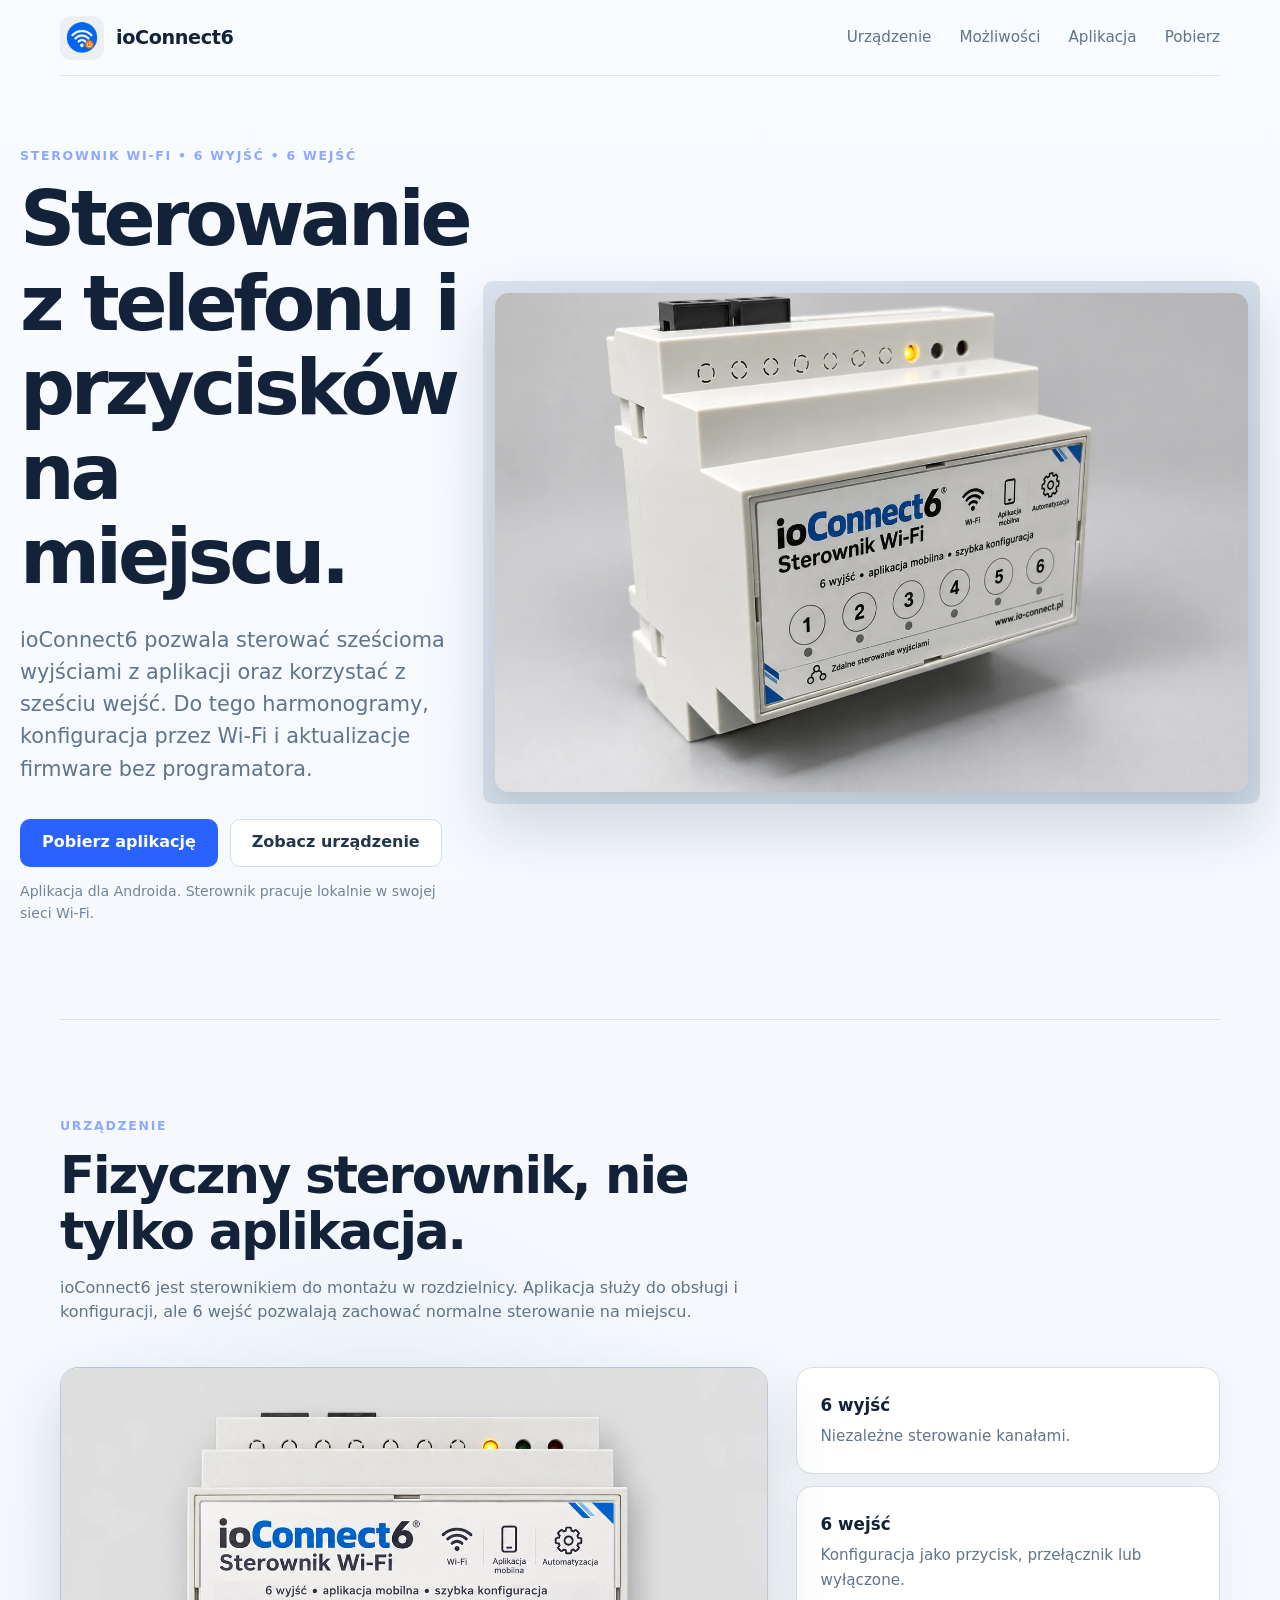
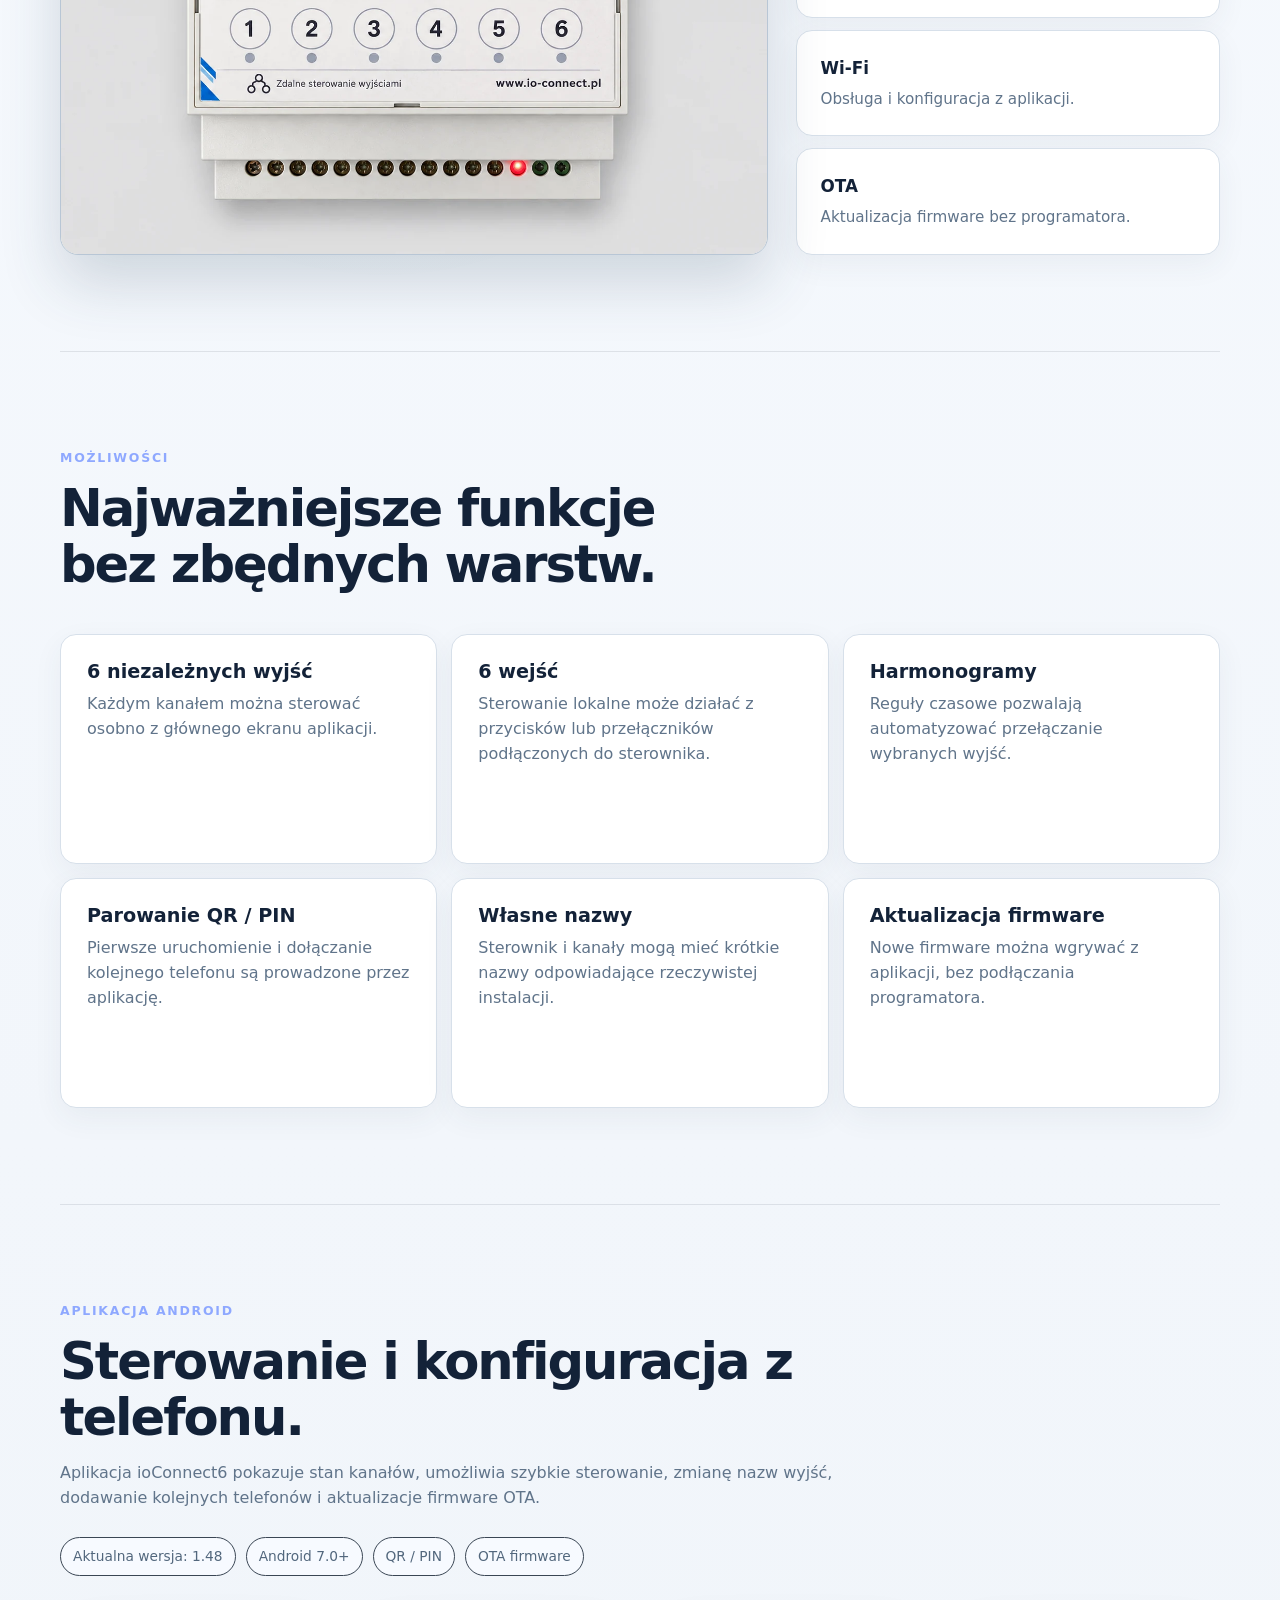
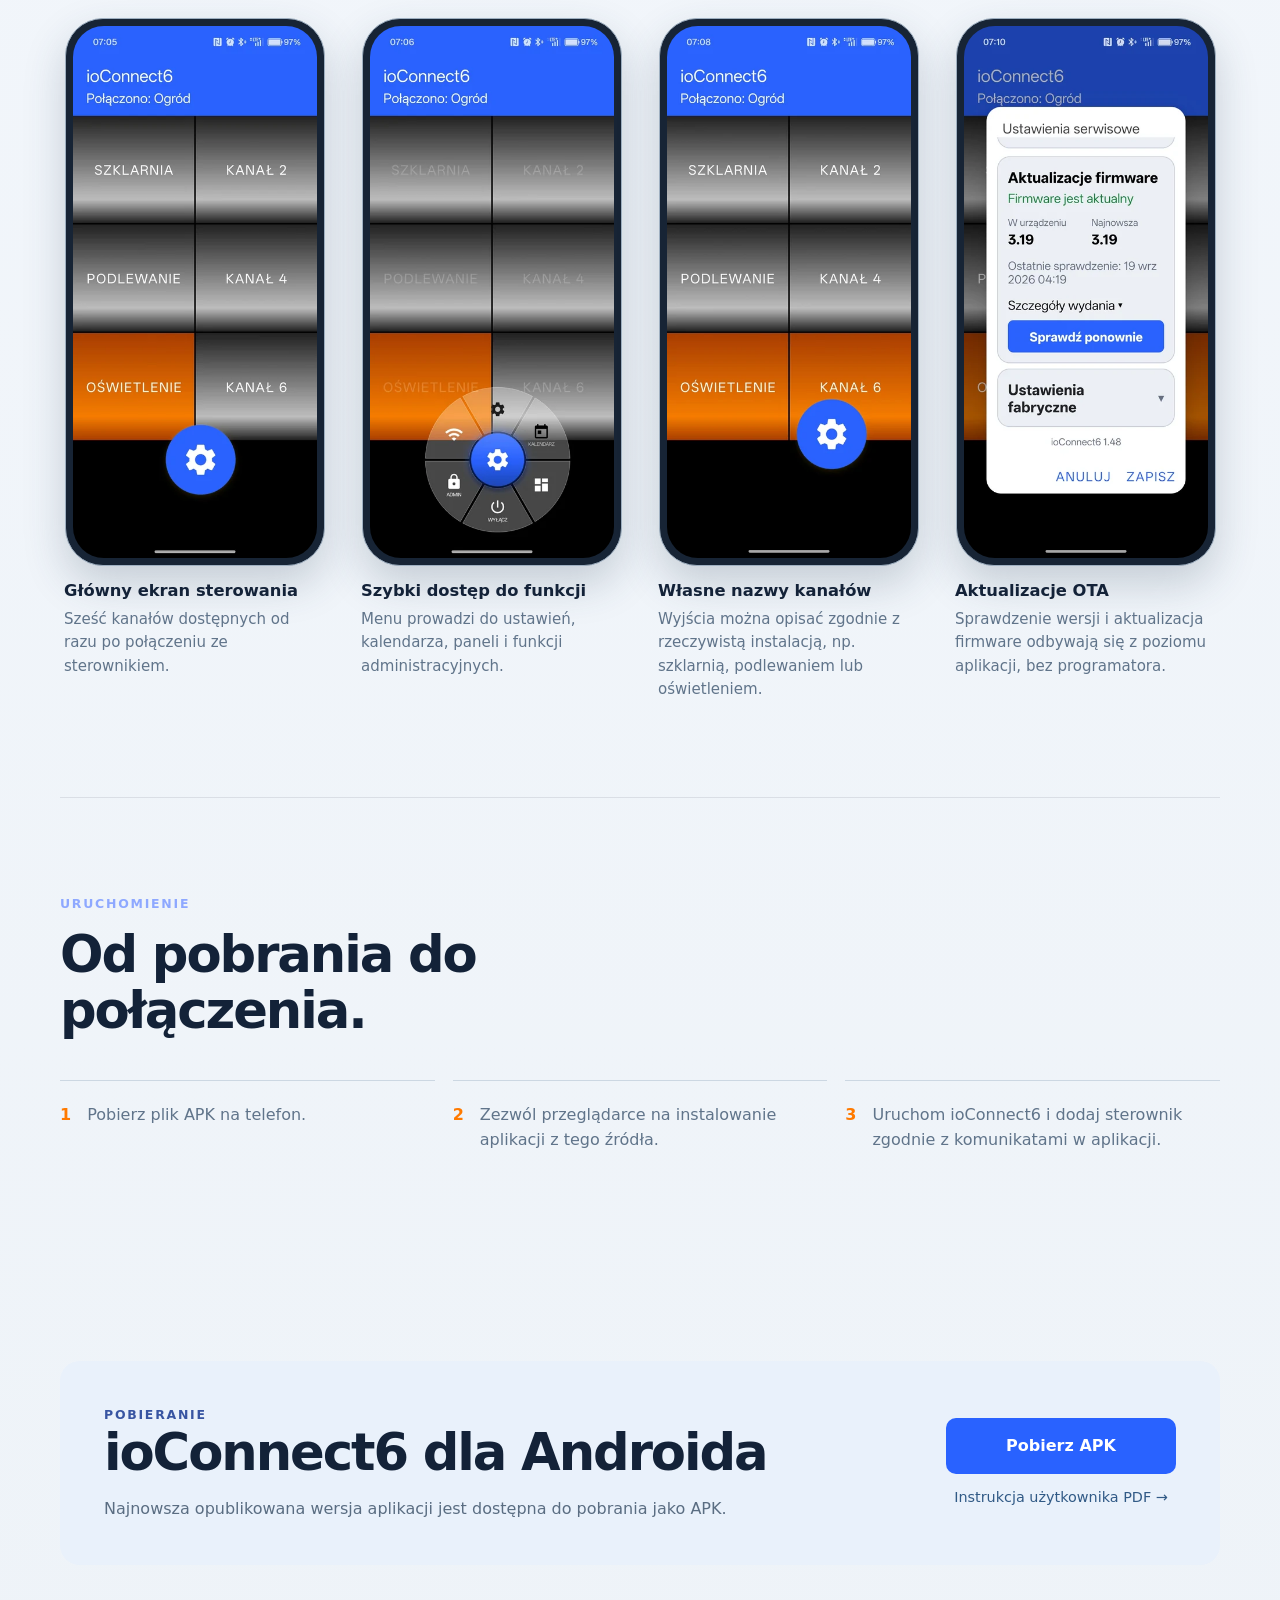
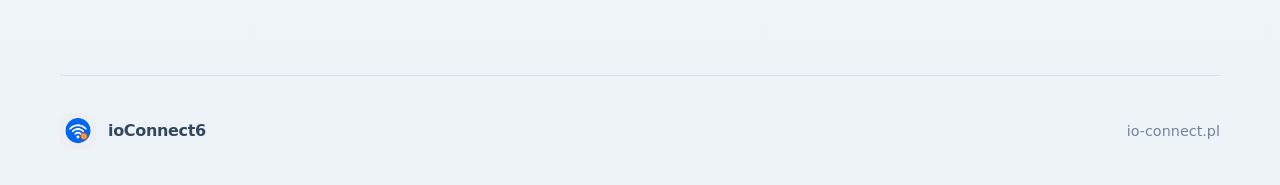
==== io-connect-site-v9/index.html @ e500eeab "Add files via upload" ====
<!doctype html>
<html lang="pl">
<head>
  <meta charset="utf-8">
  <meta name="viewport" content="width=device-width, initial-scale=1">
  <meta name="description" content="ioConnect6 — sterownik Wi‑Fi z 6 wyjściami, 6 wejściami i aplikacją na Androida.">
  <meta name="robots" content="noindex, nofollow, noarchive">
  <meta name="theme-color" content="#f5f8fc">
  <title>ioConnect6 — sterownik Wi‑Fi</title>
  <link rel="icon" href="assets/ioConnect6-icon-512.jpg">
  <link rel="stylesheet" href="style.css?v=13-hero-medium">
</head>
<body>
  <header class="topbar">
    <a class="brand" href="#start" aria-label="ioConnect6 — strona główna">
      <img src="assets/ioConnect6-icon-512.jpg" alt="" width="44" height="44">
      <span>ioConnect6</span>
    </a>
    <nav aria-label="Główna nawigacja">
      <a href="#urzadzenie">Urządzenie</a>
      <a href="#mozliwosci">Możliwości</a>
      <a href="#aplikacja">Aplikacja</a>
      <a href="pobierz/">Pobierz</a>
    </nav>
  </header>

  <main>
    <section class="hero" id="start">
      <div class="hero-copy">
        <p class="eyebrow">STEROWNIK WI‑FI • 6 WYJŚĆ • 6 WEJŚĆ</p>
        <h1>Sterowanie z telefonu i przycisków na miejscu.</h1>
        <p class="lead">ioConnect6 pozwala sterować sześcioma wyjściami z aplikacji oraz korzystać z sześciu wejść. Do tego harmonogramy, konfiguracja przez Wi‑Fi i aktualizacje firmware bez programatora.</p>
        <div class="hero-actions">
          <a class="button primary" href="pobierz/">Pobierz aplikację</a>
          <a class="button secondary" href="#urzadzenie">Zobacz urządzenie</a>
        </div>
        <p class="small-note">Aplikacja dla Androida. Sterownik pracuje lokalnie w swojej sieci Wi‑Fi.</p>
      </div>

      <figure class="product-hero">
        <img src="assets/ioConnect6-product-hero.webp" alt="Sterownik ioConnect6 w obudowie na szynę DIN" width="1672" height="941">
      </figure>
    </section>

    <section class="section product-section" id="urzadzenie">
      <div class="section-heading">
        <p class="eyebrow">URZĄDZENIE</p>
        <h2>Fizyczny sterownik, nie tylko aplikacja.</h2>
        <p>ioConnect6 jest sterownikiem do montażu w rozdzielnicy. Aplikacja służy do obsługi i konfiguracji, ale 6 wejść pozwalają zachować normalne sterowanie na miejscu.</p>
      </div>
      <div class="product-panel">
        <img src="assets/ioConnect6-product-front.webp" alt="ioConnect6 — widok sterownika od frontu" width="1672" height="941">
        <div class="product-facts">
          <div><strong>6 wyjść</strong><span>Niezależne sterowanie kanałami.</span></div>
          <div><strong>6 wejść</strong><span>Konfiguracja jako przycisk, przełącznik lub wyłączone.</span></div>
          <div><strong>Wi‑Fi</strong><span>Obsługa i konfiguracja z aplikacji.</span></div>
          <div><strong>OTA</strong><span>Aktualizacja firmware bez programatora.</span></div>
        </div>
      </div>
    </section>

    <section class="section" id="mozliwosci">
      <div class="section-heading">
        <p class="eyebrow">MOŻLIWOŚCI</p>
        <h2>Najważniejsze funkcje bez zbędnych warstw.</h2>
      </div>
      <div class="feature-grid">
        <article>
<h3>6 niezależnych wyjść</h3>
          <p>Każdym kanałem można sterować osobno z głównego ekranu aplikacji.</p>
        </article>
        <article>
<h3>6 wejść</h3>
          <p>Sterowanie lokalne może działać z przycisków lub przełączników podłączonych do sterownika.</p>
        </article>
        <article>
<h3>Harmonogramy</h3>
          <p>Reguły czasowe pozwalają automatyzować przełączanie wybranych wyjść.</p>
        </article>
        <article>
<h3>Parowanie QR / PIN</h3>
          <p>Pierwsze uruchomienie i dołączanie kolejnego telefonu są prowadzone przez aplikację.</p>
        </article>
        <article>
<h3>Własne nazwy</h3>
          <p>Sterownik i kanały mogą mieć krótkie nazwy odpowiadające rzeczywistej instalacji.</p>
        </article>
        <article>
<h3>Aktualizacja firmware</h3>
          <p>Nowe firmware można wgrywać z aplikacji, bez podłączania programatora.</p>
        </article>
      </div>
    </section>

    <section class="section app-section" id="aplikacja">
      <div class="section-heading app-heading">
        <p class="eyebrow">APLIKACJA ANDROID</p>
        <h2>Sterowanie i konfiguracja z telefonu.</h2>
        <p>Aplikacja ioConnect6 pokazuje stan kanałów, umożliwia szybkie sterowanie, zmianę nazw wyjść, dodawanie kolejnych telefonów i aktualizacje firmware OTA.</p>
        <div class="meta-row">
          <span id="versionBadge">Aktualna wersja: 1.48</span>
          <span>Android 7.0+</span>
          <span>QR / PIN</span>
          <span>OTA firmware</span>
        </div>
      </div>
      <div class="app-shot-grid">
        <article class="app-shot-card">
          <div class="phone-frame"><img src="assets/app-main.webp" alt="Aplikacja ioConnect6 — główny ekran sterowania sześcioma wyjściami" width="420" height="748"></div>
          <div class="app-shot-copy">
            <h3>Główny ekran sterowania</h3>
            <p>Sześć kanałów dostępnych od razu po połączeniu ze sterownikiem.</p>
          </div>
        </article>
        <article class="app-shot-card">
          <div class="phone-frame"><img src="assets/app-menu.webp" alt="Aplikacja ioConnect6 — szybkie menu funkcji" width="420" height="748"></div>
          <div class="app-shot-copy">
            <h3>Szybki dostęp do funkcji</h3>
            <p>Menu prowadzi do ustawień, kalendarza, paneli i funkcji administracyjnych.</p>
          </div>
        </article>
        <article class="app-shot-card">
          <div class="phone-frame"><img src="assets/app-labels.webp" alt="Aplikacja ioConnect6 — edycja nazw przycisków" width="420" height="748"></div>
          <div class="app-shot-copy">
            <h3>Własne nazwy kanałów</h3>
            <p>Wyjścia można opisać zgodnie z rzeczywistą instalacją, np. szklarnią, podlewaniem lub oświetleniem.</p>
          </div>
        </article>
        <article class="app-shot-card">
          <div class="phone-frame"><img src="assets/app-ota.webp" alt="Aplikacja ioConnect6 — ekran aktualizacji firmware" width="420" height="748"></div>
          <div class="app-shot-copy">
            <h3>Aktualizacje OTA</h3>
            <p>Sprawdzenie wersji i aktualizacja firmware odbywają się z poziomu aplikacji, bez programatora.</p>
          </div>
        </article>
      </div>
    </section>

    <section class="section steps-section" id="jak-zaczac">
      <div class="section-heading">
        <p class="eyebrow">URUCHOMIENIE</p>
        <h2>Od pobrania do połączenia.</h2>
      </div>
      <div class="steps">
        <div><strong>1</strong><span>Pobierz plik APK na telefon.</span></div>
        <div><strong>2</strong><span>Zezwól przeglądarce na instalowanie aplikacji z tego źródła.</span></div>
        <div><strong>3</strong><span>Uruchom ioConnect6 i dodaj sterownik zgodnie z komunikatami w aplikacji.</span></div>
      </div>
    </section>

    <section class="download-section" id="pobierz">
      <div>
        <p class="eyebrow">POBIERANIE</p>
        <h2>ioConnect6 dla Androida</h2>
        <p id="releaseText">Najnowsza opublikowana wersja aplikacji jest dostępna do pobrania jako APK.</p>
      </div>
      <div class="download-actions">
        <a class="button primary large" href="pobierz/">Pobierz APK</a>
        <a class="text-link" id="downloadManual" href="https://github.com/unijavac/ioConnect6-App/releases/download/v1.48/Instrukcja_uzytkownika_ioConnect6_v1.14.pdf">Instrukcja użytkownika PDF →</a>
      </div>
    </section>
  </main>

  <footer>
    <div class="brand footer-brand">
      <img src="assets/ioConnect6-icon-512.jpg" alt="" width="36" height="36">
      <span>ioConnect6</span>
    </div>
    <p>io-connect.pl</p>
  </footer>

  <script src="site.js?v=10-light" defer></script>
</body>
</html>
---- io-connect-site-v9/style.css ----
:root {
  --bg: #f5f8fc;
  --panel: #ffffff;
  --panel-2: #edf3f9;
  --line: #d7e0ea;
  --text: #132238;
  --muted: #60748a;
  --blue: #2962ff;
  --blue-2: #3973ff;
  --orange: #ff7a00;
  --green: #2e7d32;
  --max: 1160px;
}

* { box-sizing: border-box; }
html { scroll-behavior: smooth; }
body {
  margin: 0;
  background: var(--bg);
  color: var(--text);
  font-family: Inter, ui-sans-serif, system-ui, -apple-system, BlinkMacSystemFont, "Segoe UI", sans-serif;
  line-height: 1.55;
}
a { color: inherit; }
button, a { -webkit-tap-highlight-color: transparent; }

.topbar {
  width: min(calc(100% - 40px), var(--max));
  margin: 0 auto;
  min-height: 76px;
  display: flex;
  align-items: center;
  justify-content: space-between;
  border-bottom: 1px solid rgba(19,34,56,.10);
}
.brand {
  display: inline-flex;
  align-items: center;
  gap: 12px;
  text-decoration: none;
  font-weight: 750;
  letter-spacing: -.02em;
  font-size: 1.2rem;
}
.brand img { border-radius: 11px; }
nav { display: flex; gap: 28px; }
nav a { color: var(--muted); text-decoration: none; font-size: .95rem; }
nav a:hover { color: var(--text); }

main { width: min(calc(100% - 40px), var(--max)); margin: 0 auto; }
.hero {
  width: min(calc(100vw - 40px), 1280px);
  margin-left: 50%;
  transform: translateX(-50%);
  min-height: 650px;
  display: grid;
  grid-template-columns: minmax(0, .72fr) minmax(520px, 1.28fr);
  gap: 26px;
  align-items: center;
  padding: 70px 0 80px;
}
.eyebrow {
  margin: 0 0 12px;
  color: #8ea8ff;
  font-weight: 750;
  font-size: .78rem;
  letter-spacing: .14em;
}
h1, h2, h3 { margin-top: 0; line-height: 1.1; }
h1 {
  max-width: 720px;
  margin-bottom: 24px;
  font-size: clamp(3rem, 6vw, 5.4rem);
  letter-spacing: -.055em;
  font-weight: 760;
}
.lead { max-width: 690px; color: var(--muted); font-size: clamp(1.08rem, 1.8vw, 1.3rem); }
.hero-actions { display: flex; flex-wrap: wrap; gap: 12px; margin-top: 34px; }
.button {
  min-height: 48px;
  padding: 0 21px;
  border-radius: 10px;
  display: inline-flex;
  align-items: center;
  justify-content: center;
  font-weight: 720;
  text-decoration: none;
  border: 1px solid transparent;
  transition: transform .15s ease, background-color .15s ease, border-color .15s ease;
}
.button:hover { transform: translateY(-1px); }
.button.primary { background: var(--blue); color: white; }
.button.primary:hover { background: var(--blue-2); }
.button.secondary { border-color: var(--line); background: #ffffff; color: #24364d; }
.button.secondary:hover { border-color: #aab9c8; }
.button.large { min-height: 56px; padding-inline: 28px; }
.small-note { color: #718499; font-size: .88rem; margin-top: 14px; }


.product-hero {
  margin: 0;
  border: 0;
  border-radius: 10px;
  overflow: hidden;
  background: transparent;
  box-shadow: 0 14px 34px rgba(61,84,109,.11);
  padding: 2px;
  justify-self: end;
  width: 100%;
}
.product-hero img {
  display: block;
  width: 100%;
  height: clamp(430px, 39vw, 550px);
  object-fit: cover;
  object-position: center 42%;
}


.product-section .section-heading p:not(.eyebrow) { color: var(--muted); max-width: 760px; }
.product-panel {
  display: grid;
  grid-template-columns: minmax(0, 1.25fr) minmax(280px, .75fr);
  gap: 28px;
  align-items: stretch;
}
.product-panel > img {
  width: 100%;
  height: 100%;
  min-height: 420px;
  object-fit: cover;
  border: 1px solid var(--line);
  border-radius: 18px;
  background: #d5dee8;
  filter: contrast(1.08) brightness(.96);
}
.product-facts {
  display: grid;
  grid-template-columns: 1fr;
  gap: 12px;
}
.product-facts > div {
  padding: 24px;
  border: 1px solid var(--line);
  border-radius: 16px;
  background: var(--panel);
}
.product-facts strong { display: block; font-size: 1.05rem; margin-bottom: 6px; }
.product-facts span { color: var(--muted); font-size: .95rem; }

.section { padding: 96px 0; border-top: 1px solid rgba(19,34,56,.10); }
.section-heading { max-width: 680px; margin-bottom: 42px; }
.section-heading h2, .app-heading h2, .download-section h2 { font-size: clamp(2rem, 4vw, 3.4rem); letter-spacing: -.04em; margin-bottom: 16px; }
.feature-grid { display: grid; grid-template-columns: repeat(3, 1fr); gap: 14px; }
.feature-grid article {
  min-height: 230px;
  padding: 26px;
  border: 1px solid var(--line);
  border-radius: 16px;
  background: var(--panel);
}
.feature-grid h3 { font-size: 1.2rem; margin-bottom: 10px; }
.feature-grid p { color: var(--muted); margin: 0; }
.feature-no { display: block; margin-bottom: 46px; color: #718096; font-size: .78rem; font-weight: 760; }

.app-heading { max-width: 820px; }
.app-heading p:not(.eyebrow) { color: var(--muted); }
.meta-row { display: flex; flex-wrap: wrap; gap: 10px; margin-top: 26px; }
.meta-row span { border: 1px solid #3a4654; background: #f7faff; color: #52677d; border-radius: 999px; padding: 8px 12px; font-size: .86rem; }

.app-shot-grid {
  display: grid;
  grid-template-columns: repeat(4, minmax(0, 1fr));
  gap: 28px;
  align-items: start;
}
.app-shot-card {
  background: transparent;
  display: flex;
  flex-direction: column;
  align-items: center;
  min-width: 0;
}
.phone-frame {
  width: min(100%, 260px);
  padding: 7px;
  border-radius: 38px;
  background: #172435;
  border: 1px solid #9fb0c1;
  box-shadow: 0 18px 42px rgba(46,68,91,.22);
  overflow: hidden;
}
.phone-frame img {
  display: block;
  width: 100%;
  height: auto;
  border-radius: 31px;
}
.app-shot-copy {
  width: min(100%, 280px);
  padding: 16px 4px 0;
}
.app-shot-copy h3 {
  margin: 0 0 8px;
  font-size: 1.02rem;
}
.app-shot-copy p {
  margin: 0;
  color: var(--muted);
  font-size: .94rem;
}

.steps { display: grid; grid-template-columns: repeat(3, 1fr); gap: 18px; }
.steps > div { display: flex; gap: 16px; align-items: flex-start; padding: 22px 0; border-top: 1px solid #ccd7e2; color: var(--muted); }
.steps strong { color: var(--orange); font-size: 1rem; }

.download-section {
  margin: 90px 0 110px;
  padding: 44px;
  border-radius: 20px;
  background: #e9f1fb;
  color: #132238;
  display: grid;
  grid-template-columns: 1fr auto;
  gap: 48px;
  align-items: center;
}
.download-section .eyebrow { color: #3855a2; }
.download-section h2 { margin-bottom: 10px; }
.download-section p { color: #5a6d82; margin-bottom: 0; }
.download-actions { display: flex; min-width: 230px; flex-direction: column; gap: 12px; align-items: stretch; }
.text-link { color: #315a86; text-decoration: none; font-size: .9rem; text-align: center; }
.text-link:hover { text-decoration: underline; }

footer {
  width: min(calc(100% - 40px), var(--max));
  margin: 0 auto;
  min-height: 110px;
  border-top: 1px solid rgba(19,34,56,.10);
  display: flex;
  align-items: center;
  justify-content: space-between;
  color: #728398;
  font-size: .9rem;
}
.footer-brand { color: #33485e; font-size: 1rem; }

@media (max-width: 860px) {
  nav { display: none; }
  .hero {
    width: 100%;
    margin-left: 0;
    transform: none;
    grid-template-columns: 1fr;
    gap: 42px;
    padding-top: 54px;
  }
  .product-hero { max-width: 720px; justify-self: start; }
  .product-panel { grid-template-columns: 1fr; }
  .product-panel > img { min-height: 0; }
  .feature-grid { grid-template-columns: 1fr 1fr; }
  .app-shot-grid { grid-template-columns: 1fr 1fr; gap: 34px 24px; }
  .steps { grid-template-columns: 1fr; }
  .download-section { grid-template-columns: 1fr; }
  .download-actions { max-width: 320px; }
}

@media (max-width: 560px) {
  .topbar, main, footer { width: min(calc(100% - 28px), var(--max)); }
  .topbar { min-height: 66px; }
  h1 { font-size: 3rem; }
  .hero { min-height: auto; padding-bottom: 58px; }
  .feature-grid { grid-template-columns: 1fr; }
  .section { padding: 70px 0; }
  .app-shot-grid {
    display: flex;
    gap: 18px;
    overflow-x: auto;
    scroll-snap-type: x mandatory;
    padding: 2px 2px 18px;
    margin-inline: -2px;
  }
  .app-shot-card {
    flex: 0 0 min(84vw, 330px);
    scroll-snap-align: center;
  }
  .phone-frame { width: min(100%, 300px); border-radius: 42px; }
  .phone-frame img { border-radius: 34px; }
  .app-shot-copy { max-width: 300px; text-align: center; }
  .download-section { margin: 70px 0 80px; padding: 28px 22px; }
  .product-hero { border-radius: 16px; }
}

/* v8 light */
body { background: linear-gradient(180deg,#f8fbff 0%,#f2f6fb 55%,#eef3f8 100%); }
.topbar { background: rgba(248,251,255,.88); backdrop-filter: blur(10px); }
nav a:hover { color:#132238; }
.product-facts > div, .feature-grid article { box-shadow: 0 10px 30px rgba(46,68,91,.06); }
.product-panel > img { box-shadow: 0 24px 55px rgba(55,78,102,.16); }
.product-section { background: radial-gradient(circle at 28% 55%, rgba(44,119,198,.07), transparent 36%); }

/* v10 light — wyłącznie lepsze odcięcie białego sterownika od tła */
.product-hero {
  background: linear-gradient(145deg,#d9e2ec 0%,#cbd7e3 100%);
  border-color:#b9c7d5;
  padding:12px;
  box-shadow:0 26px 58px rgba(44,67,91,.18);
}
.product-hero img {
  border-radius:14px;
  box-shadow:0 14px 34px rgba(45,60,76,.15);
}
.product-panel > img {
  background:#d5dee8;
  border-color:#b9c7d5;
  box-shadow:0 28px 60px rgba(44,67,91,.19);
  filter:contrast(1.035) brightness(.985);
}

.download-buttons { display: flex; flex-wrap: wrap; gap: 12px; margin-top: 18px; }
.download-buttons .button { flex: 1 1 220px; text-align: center; }
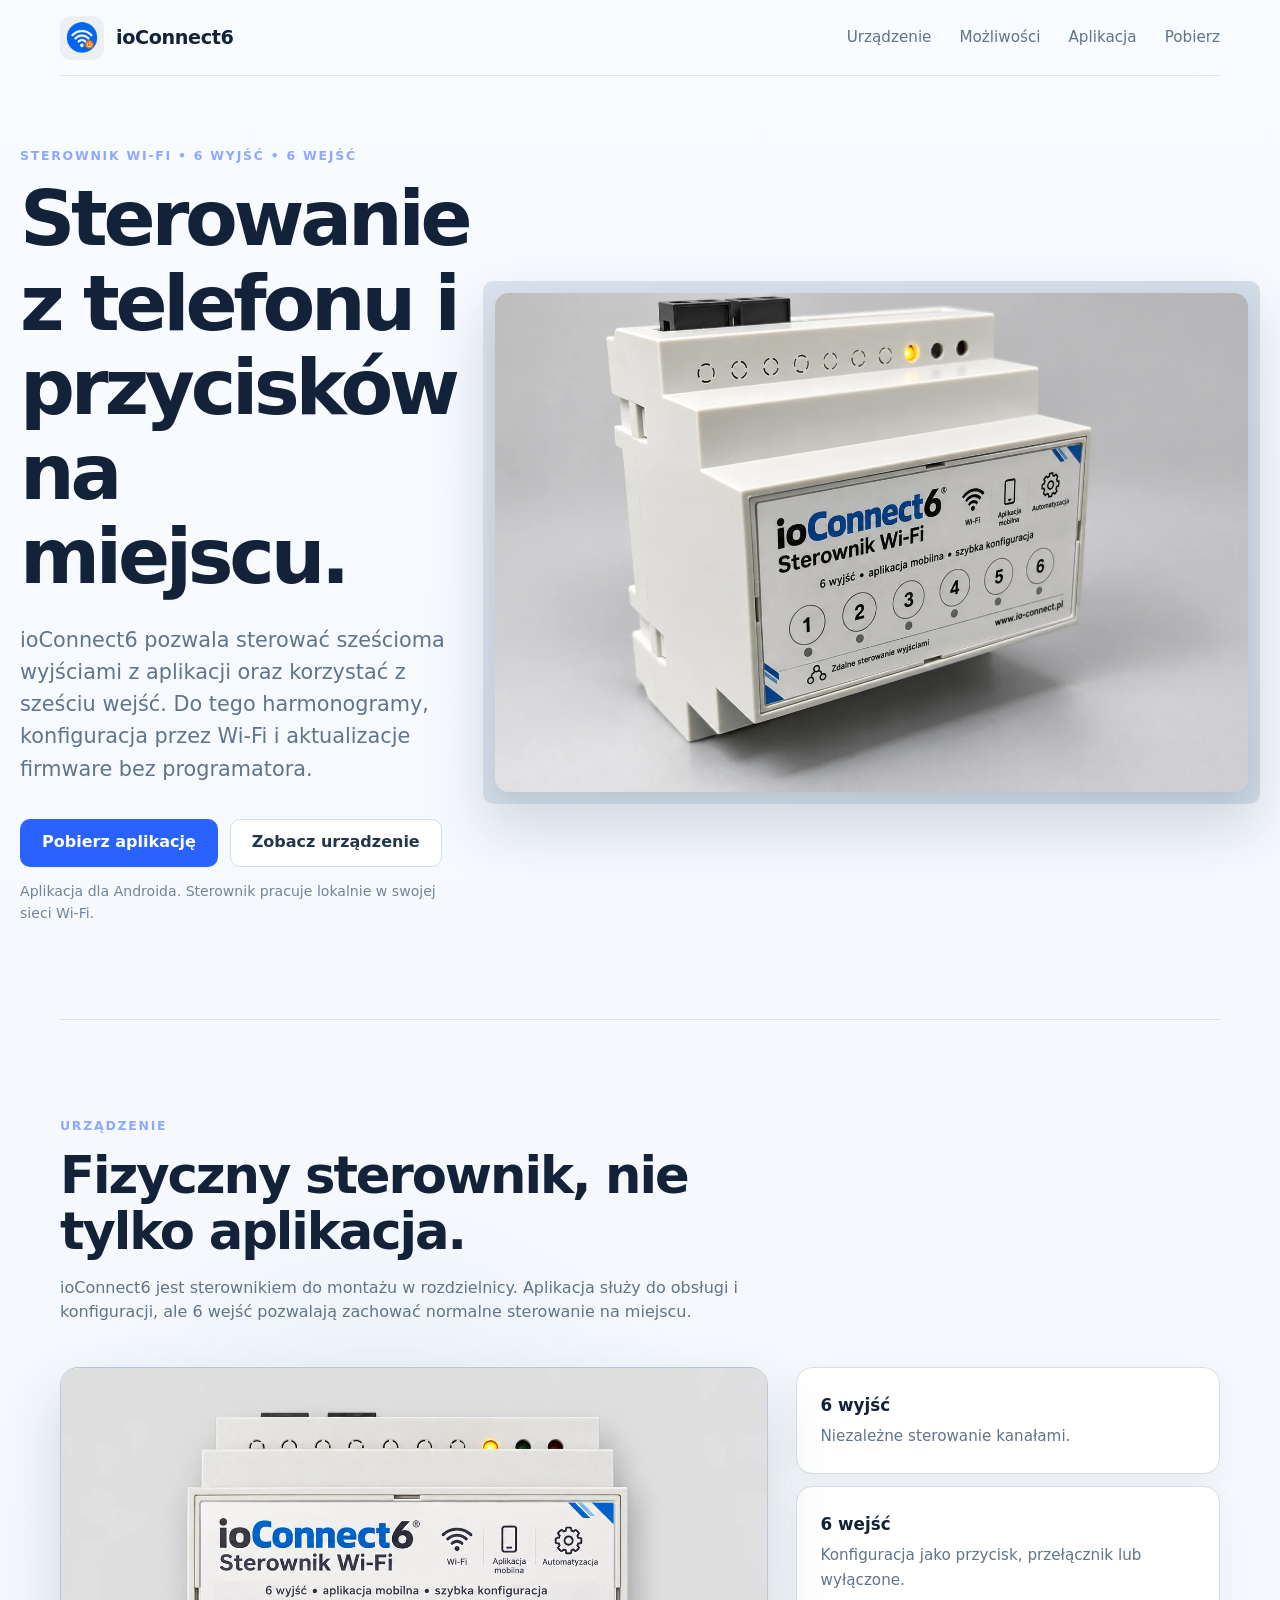
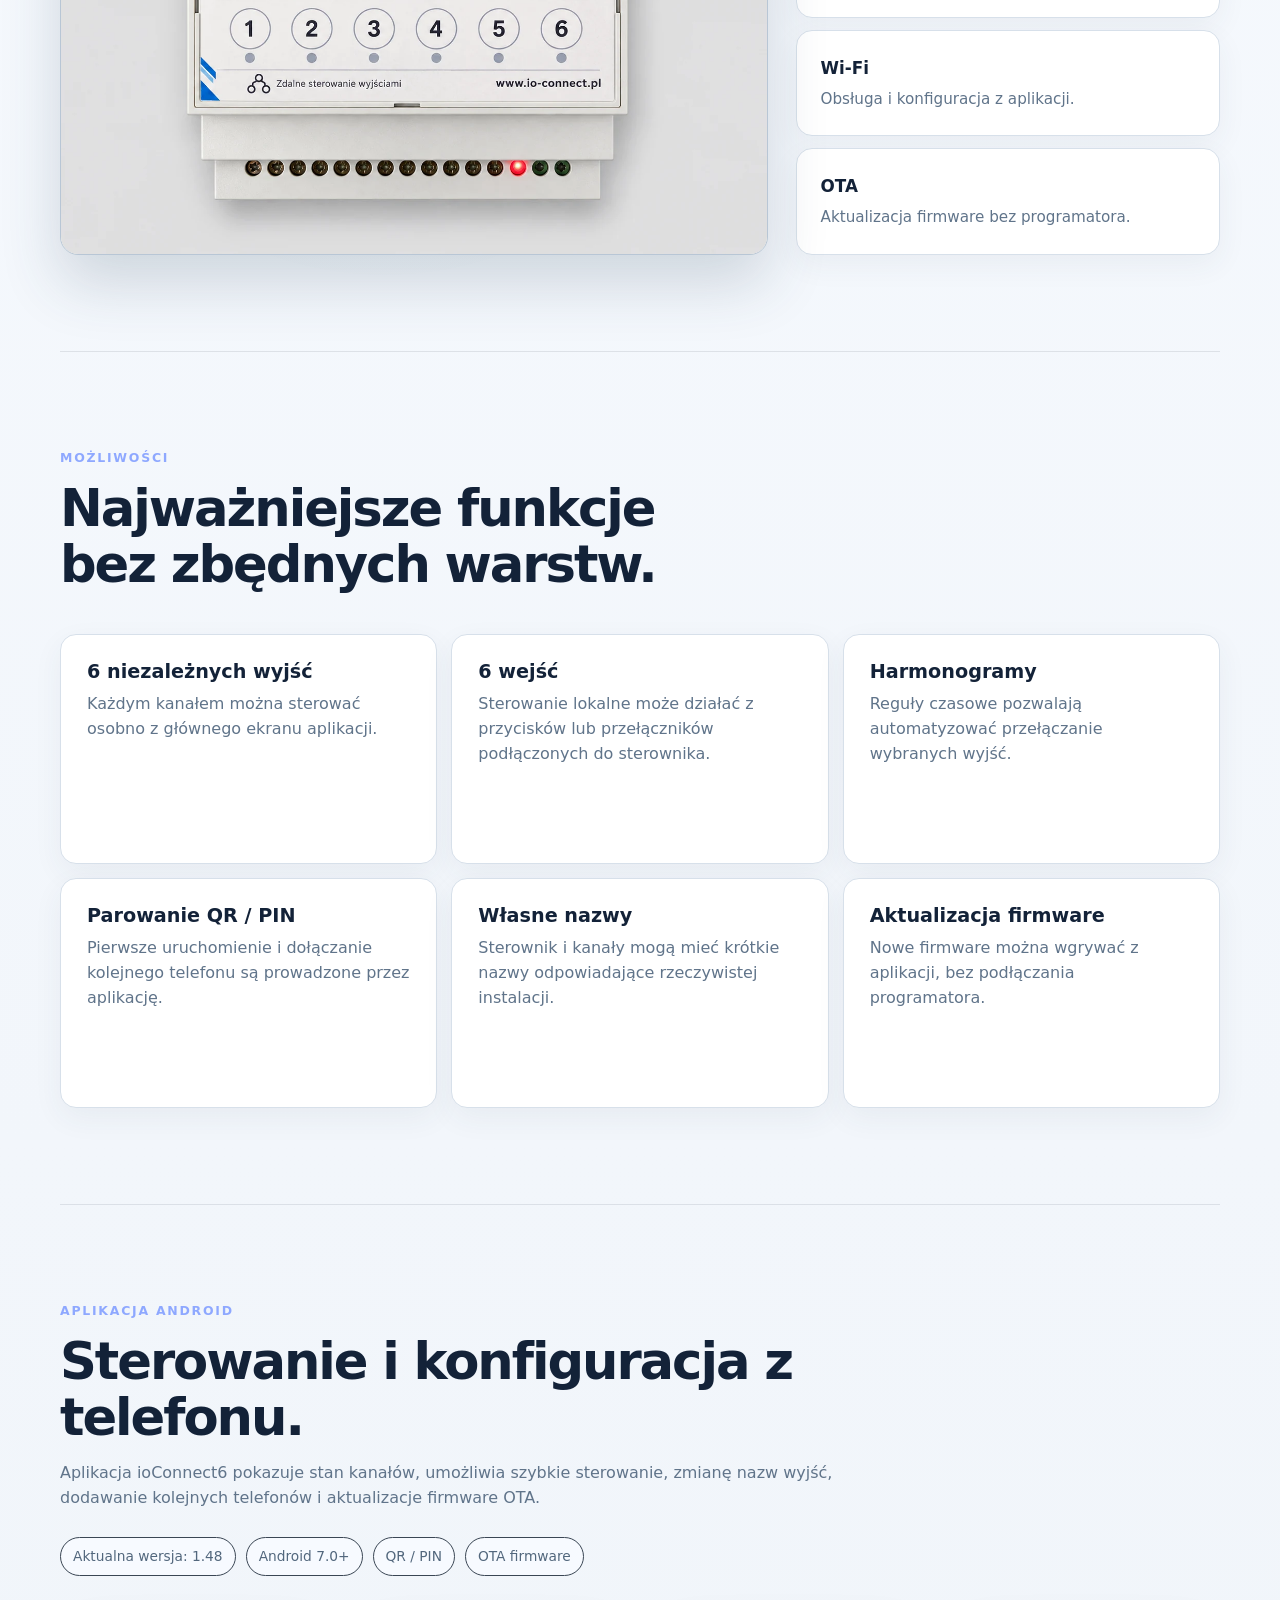
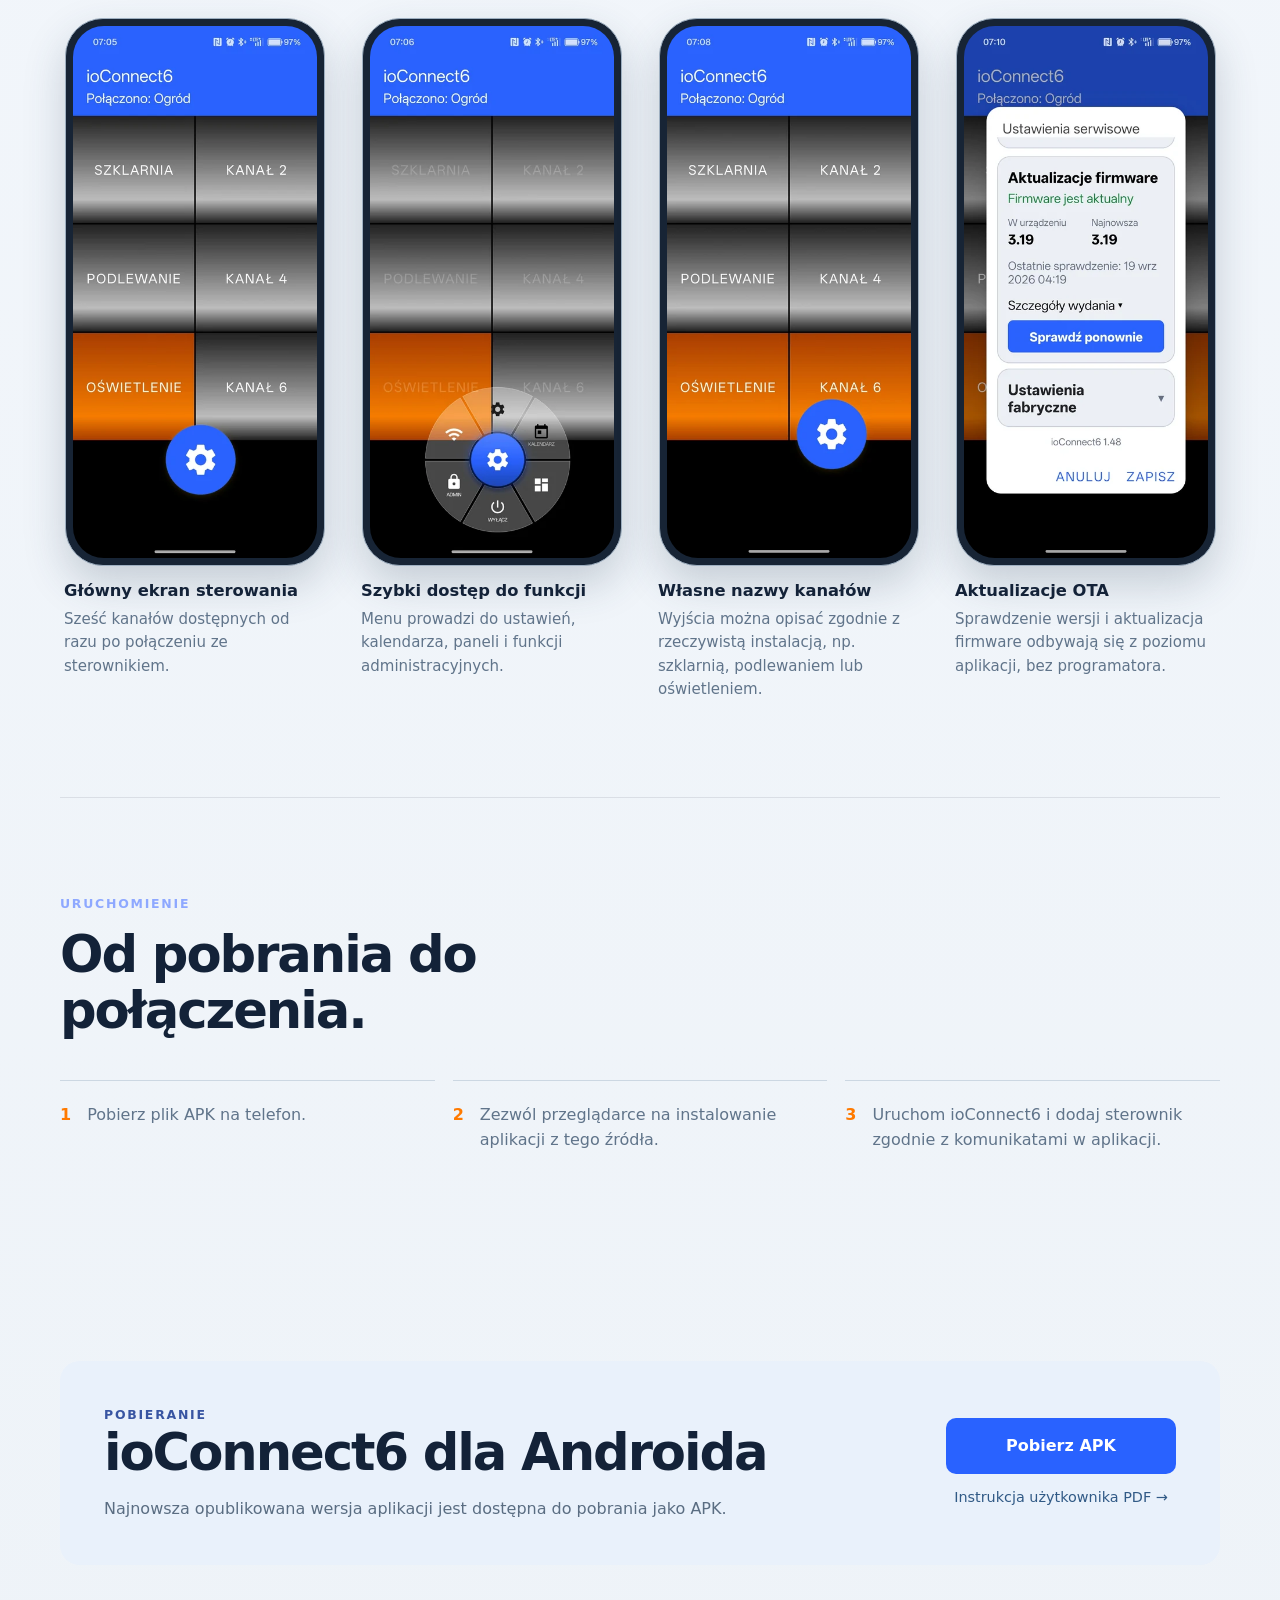
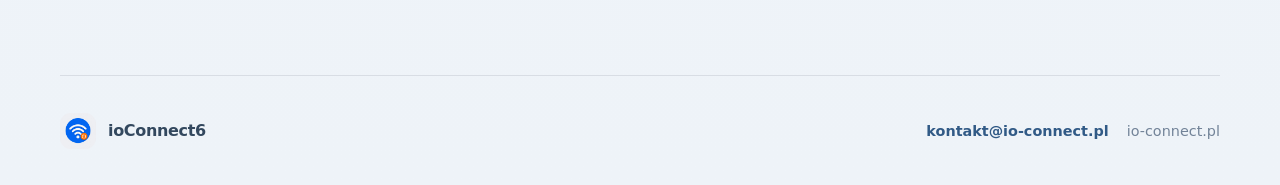
==== commit 887c360e: "Add files via upload" ====
--- a/io-connect-site-v9/index.html
+++ b/io-connect-site-v9/index.html
@@ -166,7 +166,10 @@
       <img src="assets/ioConnect6-icon-512.jpg" alt="" width="36" height="36">
       <span>ioConnect6</span>
     </div>
-    <p>io-connect.pl</p>
+    <div class="footer-contact">
+      <a href="mailto:kontakt@io-connect.pl">kontakt@io-connect.pl</a>
+      <span>io-connect.pl</span>
+    </div>
   </footer>
 
   <script src="site.js?v=10-light" defer></script>
--- a/io-connect-site-v9/style.css
+++ b/io-connect-site-v9/style.css
@@ -244,6 +244,19 @@
   font-size: .9rem;
 }
 .footer-brand { color: #33485e; font-size: 1rem; }
+
+.footer-contact {
+  display: flex;
+  align-items: center;
+  gap: 18px;
+}
+.footer-contact a {
+  color: #315a86;
+  text-decoration: none;
+  font-weight: 600;
+}
+.footer-contact a:hover { text-decoration: underline; }
+
 
 @media (max-width: 860px) {
   nav { display: none; }
@@ -288,6 +301,8 @@
   .phone-frame img { border-radius: 34px; }
   .app-shot-copy { max-width: 300px; text-align: center; }
   .download-section { margin: 70px 0 80px; padding: 28px 22px; }
+  footer { flex-direction: column; align-items: flex-start; justify-content: center; gap: 14px; padding: 22px 0; }
+  .footer-contact { flex-wrap: wrap; gap: 8px 16px; }
   .product-hero { border-radius: 16px; }
 }
 
